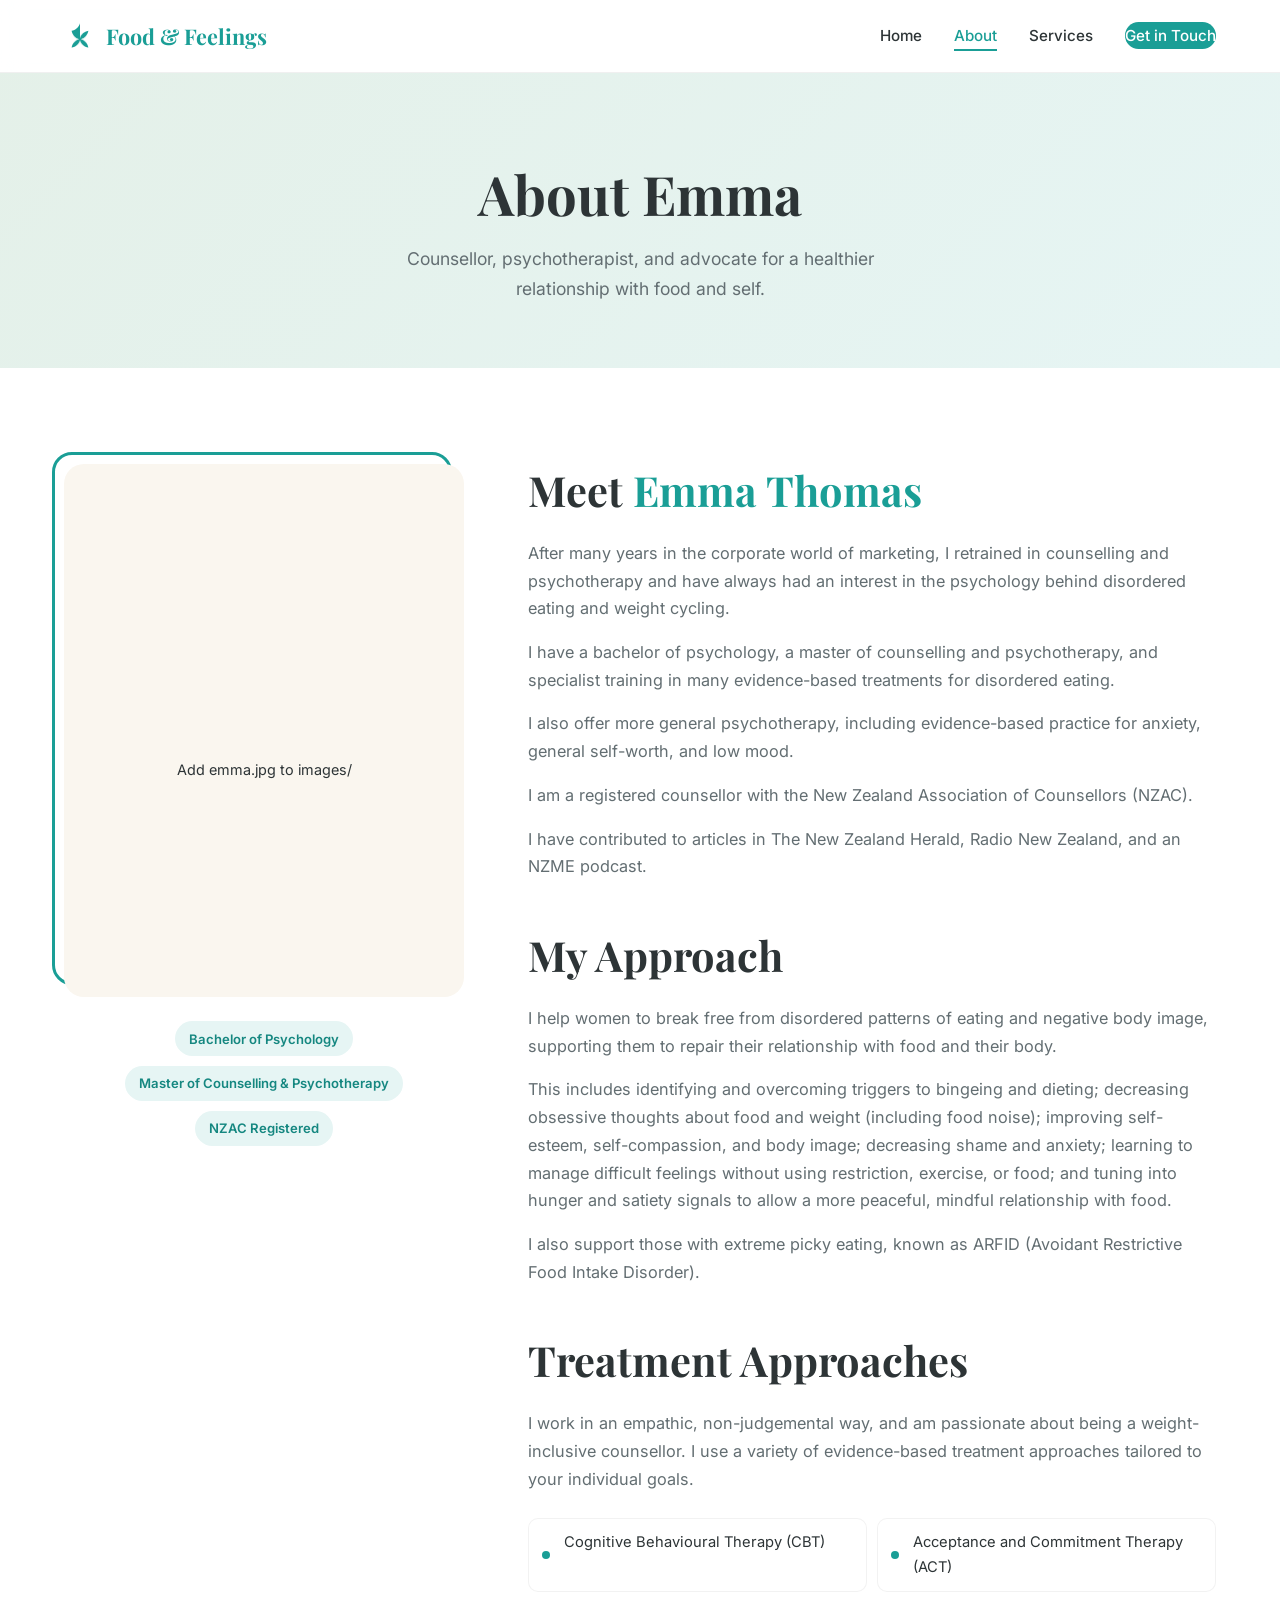
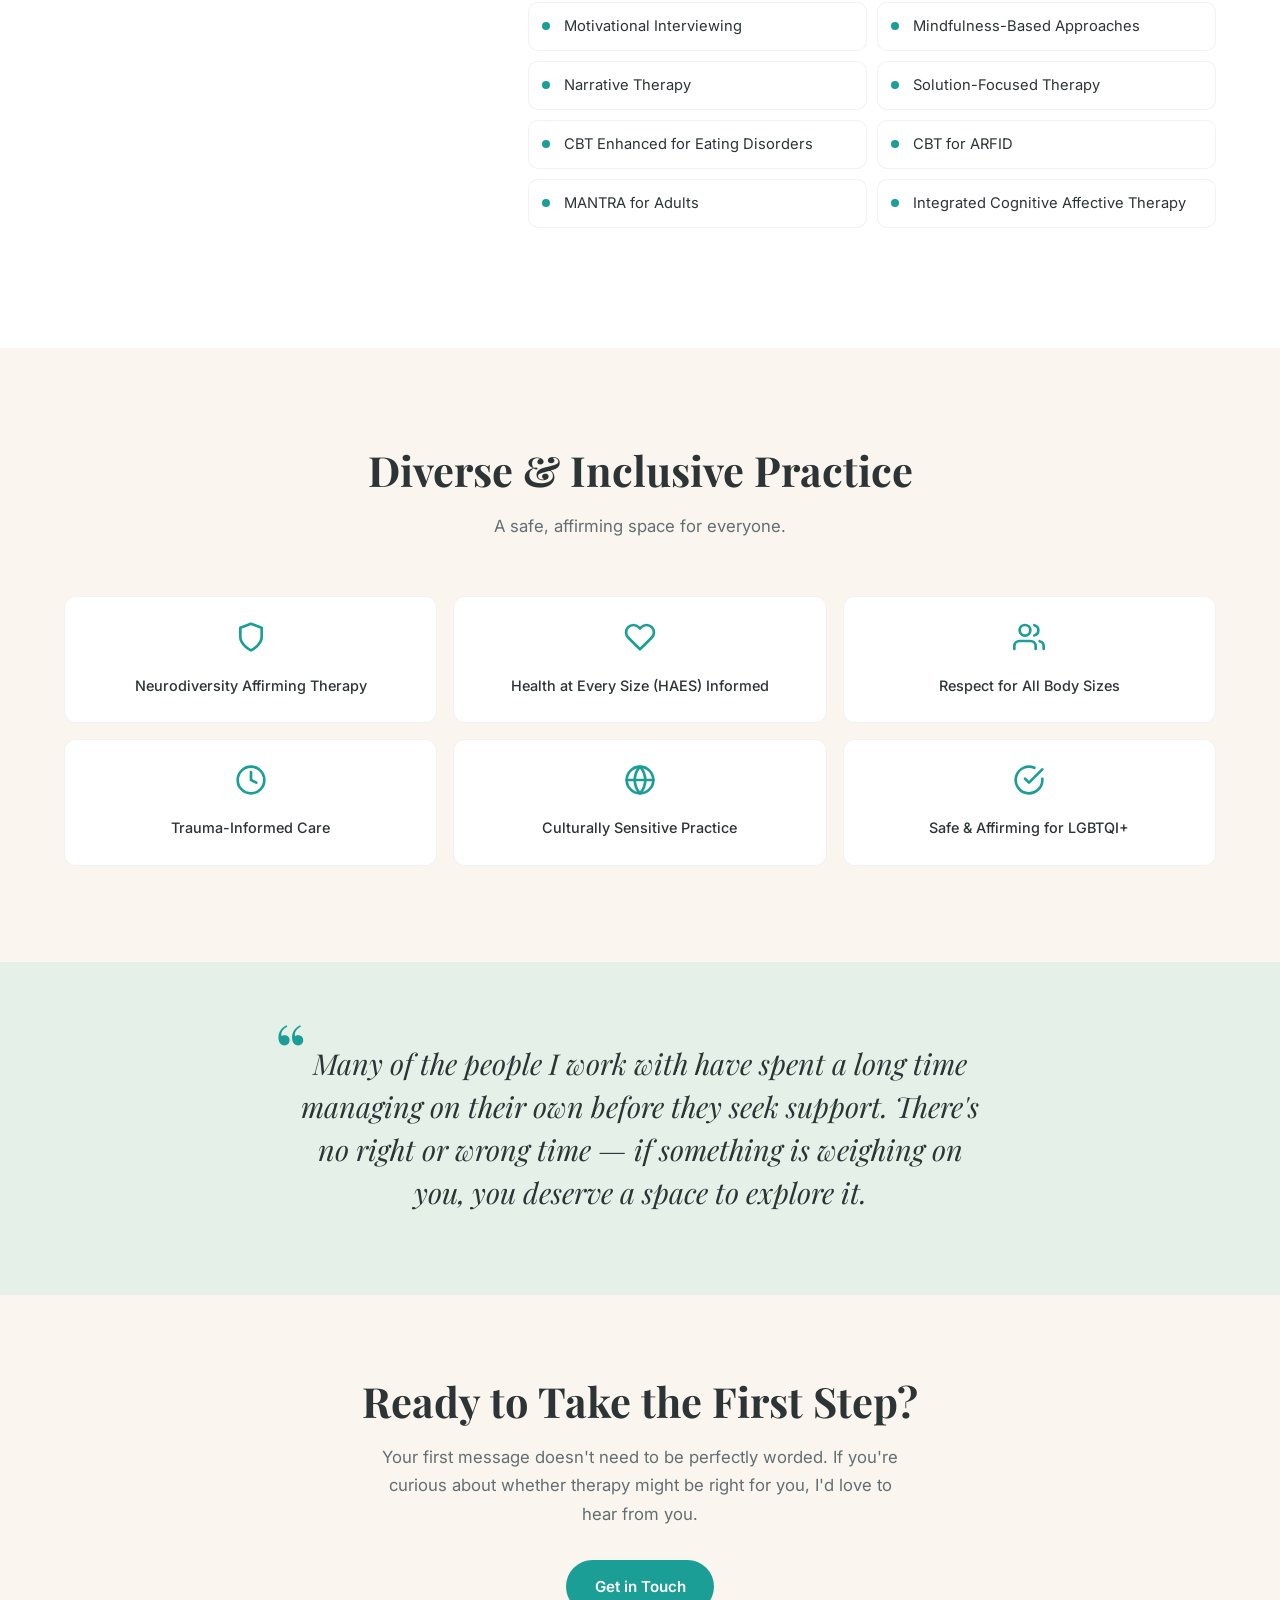
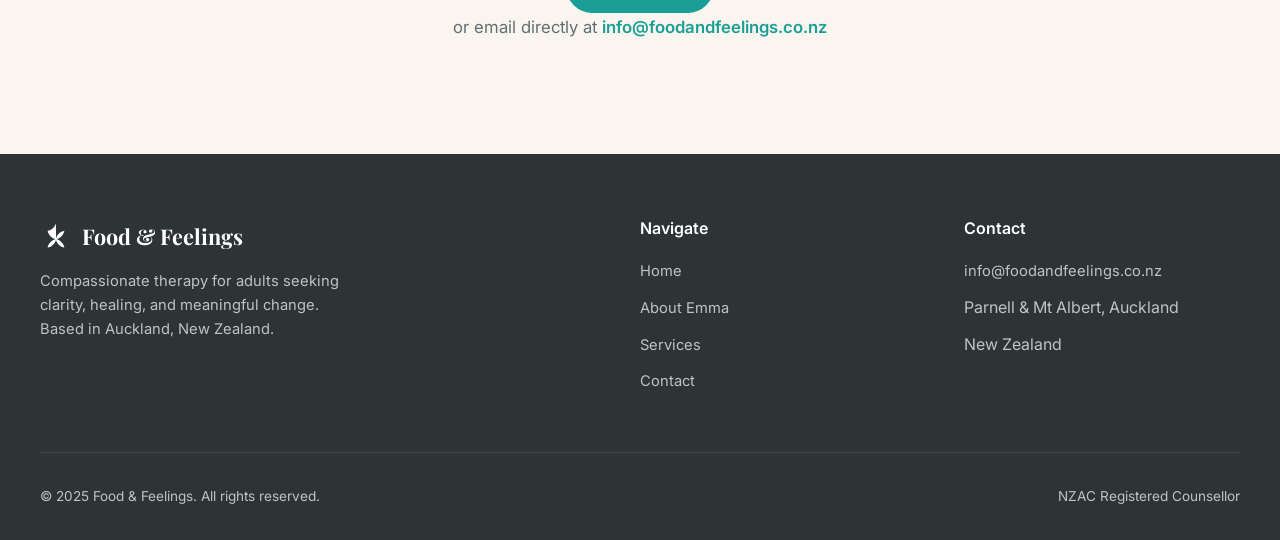
==== about.html @ 9324ab82 "Build responsive Food & Feelings website with 3 pages Rebuilt foodandfeelings.co.nz as a clean, mode" ====
<!DOCTYPE html>
<html lang="en">
<head>
  <meta charset="UTF-8">
  <meta name="viewport" content="width=device-width, initial-scale=1.0">
  <title>About Emma | Food &amp; Feelings</title>
  <meta name="description" content="Meet Emma Thomas, registered counsellor specialising in disordered eating, anxiety, body image, and self worth. Bachelor of Psychology, Master of Counselling.">
  <link rel="preconnect" href="https://fonts.googleapis.com">
  <link rel="preconnect" href="https://fonts.gstatic.com" crossorigin>
  <link href="https://fonts.googleapis.com/css2?family=Inter:wght@400;500;600;700&family=Playfair+Display:ital,wght@0,700;1,700&display=swap" rel="stylesheet">
  <link rel="stylesheet" href="css/styles.css">
</head>
<body>

  <!-- Navigation -->
  <nav class="nav">
    <div class="nav-inner">
      <a href="index.html" class="nav-logo">
        <svg viewBox="0 0 40 40" fill="none" xmlns="http://www.w3.org/2000/svg">
          <path d="M20 8c-2 4-6 6-10 6 0 4 2 8 6 10-4 2-6 6-6 10 4 0 8-2 10-6 2 4 6 6 10 6 0-4-2-8-6-10 4-2 6-6 6-10-4 0-8 2-10 6-2-4-6-6-10-6z" fill="currentColor" opacity="0.2"/>
          <path d="M20 4c-1.5 5-5.5 8.5-10.5 9.5 1 5 4.5 9 9.5 10.5-5 1.5-8.5 5.5-9.5 10.5 5-1 9-4.5 10.5-9.5 1.5 5 5.5 8.5 10.5 9.5-1-5-4.5-9-9.5-10.5 5-1.5 8.5-5.5 9.5-10.5-5 1-9 4.5-10.5 9.5z" fill="currentColor"/>
        </svg>
        Food &amp; Feelings
      </a>
      <button class="nav-toggle" aria-label="Toggle menu">
        <span></span><span></span><span></span>
      </button>
      <ul class="nav-links">
        <li><a href="index.html">Home</a></li>
        <li><a href="about.html" class="active">About</a></li>
        <li><a href="services.html">Services</a></li>
        <li><a href="mailto:info@foodandfeelings.co.nz" class="nav-cta">Get in Touch</a></li>
      </ul>
    </div>
  </nav>

  <!-- Hero -->
  <section class="about-hero">
    <div class="container">
      <h1 class="fade-in">About Emma</h1>
      <p class="fade-in">Counsellor, psychotherapist, and advocate for a healthier relationship with food and self.</p>
    </div>
  </section>

  <!-- About Full -->
  <section class="section">
    <div class="container">
      <div class="about-full">
        <div class="about-photo-sticky fade-in">
          <div class="about-photo-wrapper">
            <div class="about-photo">
              <img src="images/emma.jpg" alt="Emma Thomas, Registered Counsellor" onerror="this.parentElement.innerHTML='<div style=&quot;width:100%;height:100%;display:flex;align-items:center;justify-content:center;background:var(--cream);flex-direction:column;gap:1rem;padding:2rem&quot;><svg width=&quot;64&quot; height=&quot;64&quot; viewBox=&quot;0 0 24 24&quot; fill=&quot;none&quot; stroke=&quot;%231a9e96&quot; stroke-width=&quot;1.5&quot;><path d=&quot;M20 21v-2a4 4 0 0 0-4-4H8a4 4 0 0 0-4 4v2&quot;/><circle cx=&quot;12&quot; cy=&quot;7&quot; r=&quot;4&quot;/></svg><span style=&quot;color:%23636e72;font-size:0.9rem&quot;>Add emma.jpg to images/</span></div>'">
            </div>
          </div>
          <div class="credentials" style="margin-top: 1.5rem; justify-content: center;">
            <span class="credential-tag">Bachelor of Psychology</span>
            <span class="credential-tag">Master of Counselling &amp; Psychotherapy</span>
            <span class="credential-tag">NZAC Registered</span>
          </div>
        </div>
        <div class="about-text fade-in">
          <h2>Meet <em>Emma Thomas</em></h2>
          <p>After many years in the corporate world of marketing, I retrained in counselling and psychotherapy and have always had an interest in the psychology behind disordered eating and weight cycling.</p>
          <p>I have a bachelor of psychology, a master of counselling and psychotherapy, and specialist training in many evidence-based treatments for disordered eating.</p>
          <p>I also offer more general psychotherapy, including evidence-based practice for anxiety, general self-worth, and low mood.</p>
          <p>I am a registered counsellor with the New Zealand Association of Counsellors (NZAC).</p>
          <p>I have contributed to articles in The New Zealand Herald, Radio New Zealand, and an NZME podcast.</p>

          <div class="approach-section" style="margin-top: 3rem;">
            <h2>My Approach</h2>
            <p>I help women to break free from disordered patterns of eating and negative body image, supporting them to repair their relationship with food and their body.</p>
            <p>This includes identifying and overcoming triggers to bingeing and dieting; decreasing obsessive thoughts about food and weight (including food noise); improving self-esteem, self-compassion, and body image; decreasing shame and anxiety; learning to manage difficult feelings without using restriction, exercise, or food; and tuning into hunger and satiety signals to allow a more peaceful, mindful relationship with food.</p>
            <p>I also support those with extreme picky eating, known as ARFID (Avoidant Restrictive Food Intake Disorder).</p>
          </div>

          <div class="approach-section" style="margin-top: 3rem;">
            <h2>Treatment Approaches</h2>
            <p>I work in an empathic, non-judgemental way, and am passionate about being a weight-inclusive counsellor. I use a variety of evidence-based treatment approaches tailored to your individual goals.</p>
            <ul class="treatment-list">
              <li>Cognitive Behavioural Therapy (CBT)</li>
              <li>Acceptance and Commitment Therapy (ACT)</li>
              <li>Motivational Interviewing</li>
              <li>Mindfulness-Based Approaches</li>
              <li>Narrative Therapy</li>
              <li>Solution-Focused Therapy</li>
              <li>CBT Enhanced for Eating Disorders</li>
              <li>CBT for ARFID</li>
              <li>MANTRA for Adults</li>
              <li>Integrated Cognitive Affective Therapy</li>
            </ul>
          </div>
        </div>
      </div>
    </div>
  </section>

  <!-- Inclusive Practice -->
  <section class="section section-cream">
    <div class="container">
      <div class="section-header fade-in">
        <h2>Diverse &amp; Inclusive Practice</h2>
        <p>A safe, affirming space for everyone.</p>
      </div>
      <div class="inclusive-grid">
        <div class="inclusive-item fade-in">
          <svg viewBox="0 0 24 24" fill="none" stroke="currentColor" stroke-width="2" stroke-linecap="round" stroke-linejoin="round"><path d="M12 22s8-4 8-10V5l-8-3-8 3v7c0 6 8 10 8 10z"/></svg>
          <p>Neurodiversity Affirming Therapy</p>
        </div>
        <div class="inclusive-item fade-in">
          <svg viewBox="0 0 24 24" fill="none" stroke="currentColor" stroke-width="2" stroke-linecap="round" stroke-linejoin="round"><path d="M20.84 4.61a5.5 5.5 0 0 0-7.78 0L12 5.67l-1.06-1.06a5.5 5.5 0 0 0-7.78 7.78l1.06 1.06L12 21.23l7.78-7.78 1.06-1.06a5.5 5.5 0 0 0 0-7.78z"/></svg>
          <p>Health at Every Size (HAES) Informed</p>
        </div>
        <div class="inclusive-item fade-in">
          <svg viewBox="0 0 24 24" fill="none" stroke="currentColor" stroke-width="2" stroke-linecap="round" stroke-linejoin="round"><path d="M17 21v-2a4 4 0 0 0-4-4H5a4 4 0 0 0-4 4v2"/><circle cx="9" cy="7" r="4"/><path d="M23 21v-2a4 4 0 0 0-3-3.87"/><path d="M16 3.13a4 4 0 0 1 0 7.75"/></svg>
          <p>Respect for All Body Sizes</p>
        </div>
        <div class="inclusive-item fade-in">
          <svg viewBox="0 0 24 24" fill="none" stroke="currentColor" stroke-width="2" stroke-linecap="round" stroke-linejoin="round"><circle cx="12" cy="12" r="10"/><path d="M12 6v6l4 2"/></svg>
          <p>Trauma-Informed Care</p>
        </div>
        <div class="inclusive-item fade-in">
          <svg viewBox="0 0 24 24" fill="none" stroke="currentColor" stroke-width="2" stroke-linecap="round" stroke-linejoin="round"><circle cx="12" cy="12" r="10"/><line x1="2" y1="12" x2="22" y2="12"/><path d="M12 2a15.3 15.3 0 0 1 4 10 15.3 15.3 0 0 1-4 10 15.3 15.3 0 0 1-4-10 15.3 15.3 0 0 1 4-10z"/></svg>
          <p>Culturally Sensitive Practice</p>
        </div>
        <div class="inclusive-item fade-in">
          <svg viewBox="0 0 24 24" fill="none" stroke="currentColor" stroke-width="2" stroke-linecap="round" stroke-linejoin="round"><path d="M22 11.08V12a10 10 0 1 1-5.93-9.14"/><polyline points="22 4 12 14.01 9 11.01"/></svg>
          <p>Safe &amp; Affirming for LGBTQI+</p>
        </div>
      </div>
    </div>
  </section>

  <!-- Quote -->
  <section class="quote-section">
    <div class="container fade-in">
      <blockquote>
        Many of the people I work with have spent a long time managing on their own before they seek support. There's no right or wrong time &mdash; if something is weighing on you, you deserve a space to explore it.
      </blockquote>
    </div>
  </section>

  <!-- CTA -->
  <section class="cta-section">
    <div class="container fade-in">
      <h2>Ready to Take the First Step?</h2>
      <p>Your first message doesn't need to be perfectly worded. If you're curious about whether therapy might be right for you, I'd love to hear from you.</p>
      <a href="mailto:info@foodandfeelings.co.nz" class="btn btn-primary">Get in Touch</a>
      <p class="cta-contact">or email directly at <a href="mailto:info@foodandfeelings.co.nz">info@foodandfeelings.co.nz</a></p>
    </div>
  </section>

  <!-- Footer -->
  <footer class="footer">
    <div class="footer-grid">
      <div class="footer-brand">
        <a href="index.html" class="nav-logo">
          <svg viewBox="0 0 40 40" fill="none" xmlns="http://www.w3.org/2000/svg">
            <path d="M20 4c-1.5 5-5.5 8.5-10.5 9.5 1 5 4.5 9 9.5 10.5-5 1.5-8.5 5.5-9.5 10.5 5-1 9-4.5 10.5-9.5 1.5 5 5.5 8.5 10.5 9.5-1-5-4.5-9-9.5-10.5 5-1.5 8.5-5.5 9.5-10.5-5 1-9 4.5-10.5 9.5z" fill="currentColor"/>
          </svg>
          Food &amp; Feelings
        </a>
        <p>Compassionate therapy for adults seeking clarity, healing, and meaningful change. Based in Auckland, New Zealand.</p>
      </div>
      <div>
        <h4>Navigate</h4>
        <ul class="footer-links">
          <li><a href="index.html">Home</a></li>
          <li><a href="about.html">About Emma</a></li>
          <li><a href="services.html">Services</a></li>
          <li><a href="mailto:info@foodandfeelings.co.nz">Contact</a></li>
        </ul>
      </div>
      <div>
        <h4>Contact</h4>
        <ul class="footer-links">
          <li><a href="mailto:info@foodandfeelings.co.nz">info@foodandfeelings.co.nz</a></li>
          <li>Parnell &amp; Mt Albert, Auckland</li>
          <li>New Zealand</li>
        </ul>
      </div>
    </div>
    <div class="footer-bottom">
      <span>&copy; 2025 Food &amp; Feelings. All rights reserved.</span>
      <span>NZAC Registered Counsellor</span>
    </div>
  </footer>

  <script src="js/main.js"></script>
</body>
</html>
---- css/styles.css ----
:root {
  --teal: #1a9e96;
  --teal-dark: #158780;
  --teal-light: #e6f5f4;
  --cream: #faf6ef;
  --cream-dark: #f0e9dd;
  --sage: #c8ddd0;
  --sage-light: #e4f0e8;
  --charcoal: #2d3436;
  --gray: #636e72;
  --gray-light: #b2bec3;
  --white: #ffffff;
  --font-heading: 'Playfair Display', Georgia, serif;
  --font-body: 'Inter', -apple-system, BlinkMacSystemFont, sans-serif;
  --max-width: 1200px;
  --section-padding: 6rem 1.5rem;
  --transition: 0.3s ease;
}

*, *::before, *::after {
  margin: 0;
  padding: 0;
  box-sizing: border-box;
}

html {
  scroll-behavior: smooth;
  font-size: 16px;
}

body {
  font-family: var(--font-body);
  color: var(--charcoal);
  line-height: 1.7;
  background: var(--white);
  -webkit-font-smoothing: antialiased;
}

img {
  max-width: 100%;
  height: auto;
  display: block;
}

a {
  color: var(--teal);
  text-decoration: none;
  transition: color var(--transition);
}

a:hover {
  color: var(--teal-dark);
}

h1, h2, h3, h4 {
  font-family: var(--font-heading);
  font-weight: 700;
  line-height: 1.25;
}

h1 { font-size: clamp(2.2rem, 5vw, 3.4rem); }
h2 { font-size: clamp(1.8rem, 4vw, 2.6rem); }
h3 { font-size: clamp(1.3rem, 3vw, 1.6rem); }

.container {
  max-width: var(--max-width);
  margin: 0 auto;
  padding: 0 1.5rem;
}

/* ========== NAVIGATION ========== */

.nav {
  position: fixed;
  top: 0;
  left: 0;
  right: 0;
  z-index: 1000;
  background: rgba(255, 255, 255, 0.97);
  backdrop-filter: blur(12px);
  border-bottom: 1px solid rgba(0, 0, 0, 0.06);
  transition: box-shadow var(--transition);
}

.nav.scrolled {
  box-shadow: 0 2px 20px rgba(0, 0, 0, 0.08);
}

.nav-inner {
  max-width: var(--max-width);
  margin: 0 auto;
  padding: 0 1.5rem;
  display: flex;
  align-items: center;
  justify-content: space-between;
  height: 72px;
}

.nav-logo {
  display: flex;
  align-items: center;
  gap: 0.6rem;
  font-family: var(--font-heading);
  font-size: 1.35rem;
  font-weight: 700;
  color: var(--teal);
}

.nav-logo svg {
  width: 32px;
  height: 32px;
}

.nav-links {
  display: flex;
  align-items: center;
  gap: 2rem;
  list-style: none;
}

.nav-links a {
  color: var(--charcoal);
  font-size: 0.95rem;
  font-weight: 500;
  position: relative;
  padding: 0.25rem 0;
}

.nav-links a::after {
  content: '';
  position: absolute;
  bottom: -2px;
  left: 0;
  width: 0;
  height: 2px;
  background: var(--teal);
  transition: width var(--transition);
}

.nav-links a:hover::after,
.nav-links a.active::after {
  width: 100%;
}

.nav-links a.active {
  color: var(--teal);
}

.nav-cta {
  background: var(--teal);
  color: var(--white) !important;
  padding: 0.6rem 1.4rem;
  border-radius: 50px;
  font-weight: 600;
  font-size: 0.9rem;
}

.nav-cta::after {
  display: none !important;
}

.nav-cta:hover {
  background: var(--teal-dark);
  color: var(--white) !important;
}

.nav-toggle {
  display: none;
  flex-direction: column;
  gap: 5px;
  background: none;
  border: none;
  cursor: pointer;
  padding: 4px;
}

.nav-toggle span {
  width: 24px;
  height: 2.5px;
  background: var(--charcoal);
  border-radius: 2px;
  transition: var(--transition);
}

/* ========== HERO ========== */

.hero {
  padding: 10rem 1.5rem 6rem;
  background: linear-gradient(135deg, var(--cream) 0%, var(--sage-light) 50%, var(--teal-light) 100%);
  position: relative;
  overflow: hidden;
}

.hero::before {
  content: '';
  position: absolute;
  top: -50%;
  right: -20%;
  width: 600px;
  height: 600px;
  background: radial-gradient(circle, rgba(26, 158, 150, 0.08) 0%, transparent 70%);
  border-radius: 50%;
}

.hero::after {
  content: '';
  position: absolute;
  bottom: -30%;
  left: -10%;
  width: 400px;
  height: 400px;
  background: radial-gradient(circle, rgba(200, 221, 208, 0.3) 0%, transparent 70%);
  border-radius: 50%;
}

.hero-content {
  max-width: 720px;
  position: relative;
  z-index: 1;
}

.hero-badge {
  display: inline-flex;
  align-items: center;
  gap: 0.5rem;
  background: rgba(26, 158, 150, 0.1);
  color: var(--teal);
  padding: 0.5rem 1rem;
  border-radius: 50px;
  font-size: 0.85rem;
  font-weight: 600;
  margin-bottom: 1.5rem;
  letter-spacing: 0.02em;
}

.hero h1 {
  color: var(--charcoal);
  margin-bottom: 1.5rem;
}

.hero h1 em {
  color: var(--teal);
  font-style: normal;
}

.hero p {
  font-size: 1.15rem;
  color: var(--gray);
  max-width: 560px;
  margin-bottom: 2rem;
}

.hero-buttons {
  display: flex;
  gap: 1rem;
  flex-wrap: wrap;
}

/* ========== BUTTONS ========== */

.btn {
  display: inline-flex;
  align-items: center;
  gap: 0.5rem;
  padding: 0.85rem 1.8rem;
  border-radius: 50px;
  font-family: var(--font-body);
  font-weight: 600;
  font-size: 0.95rem;
  cursor: pointer;
  border: none;
  transition: all var(--transition);
}

.btn-primary {
  background: var(--teal);
  color: var(--white);
}

.btn-primary:hover {
  background: var(--teal-dark);
  color: var(--white);
  transform: translateY(-2px);
  box-shadow: 0 8px 24px rgba(26, 158, 150, 0.3);
}

.btn-secondary {
  background: var(--white);
  color: var(--teal);
  border: 2px solid var(--teal);
}

.btn-secondary:hover {
  background: var(--teal-light);
  color: var(--teal-dark);
  transform: translateY(-2px);
}

/* ========== SECTIONS ========== */

.section {
  padding: var(--section-padding);
}

.section-cream {
  background: var(--cream);
}

.section-sage {
  background: var(--sage-light);
}

.section-teal {
  background: linear-gradient(135deg, var(--teal) 0%, var(--teal-dark) 100%);
  color: var(--white);
}

.section-header {
  text-align: center;
  max-width: 640px;
  margin: 0 auto 3.5rem;
}

.section-header h2 {
  margin-bottom: 1rem;
}

.section-header p {
  color: var(--gray);
  font-size: 1.05rem;
}

.section-teal .section-header p {
  color: rgba(255, 255, 255, 0.85);
}

/* ========== RESONATE SECTION ========== */

.resonate-grid {
  display: grid;
  grid-template-columns: 1fr 1fr;
  gap: 3rem;
  align-items: center;
}

.resonate-image {
  border-radius: 20px;
  overflow: hidden;
  aspect-ratio: 4/3;
  background: linear-gradient(135deg, var(--sage) 0%, var(--teal-light) 100%);
  display: flex;
  align-items: center;
  justify-content: center;
  position: relative;
}

.resonate-image img {
  width: 100%;
  height: 100%;
  object-fit: cover;
}

.resonate-list {
  list-style: none;
}

.resonate-list li {
  position: relative;
  padding: 0.85rem 0 0.85rem 2.2rem;
  font-size: 1rem;
  color: var(--charcoal);
  border-bottom: 1px solid rgba(0, 0, 0, 0.06);
}

.resonate-list li:last-child {
  border-bottom: none;
}

.resonate-list li::before {
  content: '';
  position: absolute;
  left: 0;
  top: 1.1rem;
  width: 20px;
  height: 20px;
  background: var(--teal);
  border-radius: 50%;
  background-image: url("data:image/svg+xml,%3Csvg xmlns='http://www.w3.org/2000/svg' viewBox='0 0 24 24' fill='white'%3E%3Cpath d='M9 16.17L4.83 12l-1.42 1.41L9 19 21 7l-1.41-1.41z'/%3E%3C/svg%3E");
  background-size: 14px;
  background-position: center;
  background-repeat: no-repeat;
}

/* ========== SERVICES CARDS ========== */

.services-grid {
  display: grid;
  grid-template-columns: repeat(3, 1fr);
  gap: 1.5rem;
}

.service-card {
  background: var(--white);
  border-radius: 16px;
  padding: 2.2rem;
  transition: all var(--transition);
  border: 1px solid rgba(0, 0, 0, 0.06);
  position: relative;
  overflow: hidden;
}

.service-card::before {
  content: '';
  position: absolute;
  top: 0;
  left: 0;
  right: 0;
  height: 4px;
  background: var(--teal);
  transform: scaleX(0);
  transition: transform var(--transition);
}

.service-card:hover {
  transform: translateY(-4px);
  box-shadow: 0 12px 32px rgba(0, 0, 0, 0.08);
}

.service-card:hover::before {
  transform: scaleX(1);
}

.service-icon {
  width: 56px;
  height: 56px;
  background: var(--teal-light);
  border-radius: 14px;
  display: flex;
  align-items: center;
  justify-content: center;
  margin-bottom: 1.2rem;
}

.service-icon svg {
  width: 28px;
  height: 28px;
  color: var(--teal);
}

.service-card h3 {
  margin-bottom: 0.75rem;
  font-size: 1.25rem;
}

.service-card p {
  color: var(--gray);
  font-size: 0.95rem;
  line-height: 1.6;
}

.section-cream .service-card {
  background: var(--white);
}

/* ========== EMMA / ABOUT PREVIEW ========== */

.about-preview {
  display: grid;
  grid-template-columns: 1fr 1fr;
  gap: 4rem;
  align-items: center;
}

.about-photo-wrapper {
  position: relative;
}

.about-photo-wrapper::before {
  content: '';
  position: absolute;
  top: -12px;
  left: -12px;
  right: 12px;
  bottom: 12px;
  border: 3px solid var(--teal);
  border-radius: 20px;
  z-index: 0;
}

.about-photo {
  position: relative;
  z-index: 1;
  border-radius: 20px;
  overflow: hidden;
  aspect-ratio: 3/4;
  background: var(--cream);
}

.about-photo img {
  width: 100%;
  height: 100%;
  object-fit: cover;
  object-position: center top;
}

.about-text h2 {
  margin-bottom: 1.5rem;
}

.about-text h2 em {
  color: var(--teal);
  font-style: normal;
}

.about-text p {
  color: var(--gray);
  margin-bottom: 1rem;
  font-size: 1.02rem;
}

.about-text .btn {
  margin-top: 1rem;
}

.credentials {
  display: flex;
  flex-wrap: wrap;
  gap: 0.6rem;
  margin-top: 1.5rem;
  margin-bottom: 1rem;
}

.credential-tag {
  background: var(--teal-light);
  color: var(--teal-dark);
  padding: 0.4rem 0.9rem;
  border-radius: 50px;
  font-size: 0.82rem;
  font-weight: 600;
}

/* ========== WORK TOGETHER ========== */

.work-grid {
  display: grid;
  grid-template-columns: repeat(3, 1fr);
  gap: 1.5rem;
}

.work-card {
  background: rgba(255, 255, 255, 0.1);
  border: 1px solid rgba(255, 255, 255, 0.2);
  border-radius: 16px;
  padding: 2.5rem 2rem;
  text-align: center;
  transition: all var(--transition);
}

.work-card:hover {
  background: rgba(255, 255, 255, 0.15);
  transform: translateY(-4px);
}

.work-icon {
  width: 64px;
  height: 64px;
  background: rgba(255, 255, 255, 0.15);
  border-radius: 50%;
  display: flex;
  align-items: center;
  justify-content: center;
  margin: 0 auto 1.2rem;
}

.work-icon svg {
  width: 28px;
  height: 28px;
  color: var(--white);
}

.work-card h3 {
  color: var(--white);
  margin-bottom: 0.75rem;
  font-size: 1.2rem;
}

.work-card p {
  color: rgba(255, 255, 255, 0.85);
  font-size: 0.95rem;
}

/* ========== CTA SECTION ========== */

.cta-section {
  padding: 5rem 1.5rem;
  text-align: center;
  background: var(--cream);
}

.cta-section h2 {
  margin-bottom: 1rem;
}

.cta-section p {
  color: var(--gray);
  max-width: 520px;
  margin: 0 auto 2rem;
  font-size: 1.05rem;
}

.cta-contact {
  margin-top: 1.5rem;
  font-size: 0.95rem;
  color: var(--gray);
}

.cta-contact a {
  font-weight: 600;
}

/* ========== ABOUT PAGE ========== */

.about-hero {
  padding: 10rem 1.5rem 4rem;
  background: linear-gradient(135deg, var(--sage-light) 0%, var(--teal-light) 100%);
  text-align: center;
}

.about-hero h1 {
  margin-bottom: 1rem;
}

.about-hero p {
  color: var(--gray);
  font-size: 1.1rem;
  max-width: 560px;
  margin: 0 auto;
}

.about-full {
  display: grid;
  grid-template-columns: 400px 1fr;
  gap: 4rem;
  align-items: start;
}

.about-photo-sticky {
  position: sticky;
  top: 100px;
}

.approach-section h2 {
  margin-bottom: 1.5rem;
}

.approach-section p {
  color: var(--gray);
  margin-bottom: 1rem;
  font-size: 1.02rem;
}

.treatment-list {
  list-style: none;
  display: grid;
  grid-template-columns: 1fr 1fr;
  gap: 0.6rem;
  margin: 1.5rem 0;
}

.treatment-list li {
  padding: 0.7rem 1rem 0.7rem 2.2rem;
  background: var(--white);
  border-radius: 10px;
  font-size: 0.92rem;
  position: relative;
  border: 1px solid rgba(0, 0, 0, 0.05);
}

.treatment-list li::before {
  content: '';
  position: absolute;
  left: 0.8rem;
  top: 50%;
  transform: translateY(-50%);
  width: 8px;
  height: 8px;
  background: var(--teal);
  border-radius: 50%;
}

.inclusive-grid {
  display: grid;
  grid-template-columns: repeat(3, 1fr);
  gap: 1rem;
  margin-top: 2rem;
}

.inclusive-item {
  background: var(--white);
  padding: 1.5rem;
  border-radius: 12px;
  text-align: center;
  border: 1px solid rgba(0, 0, 0, 0.05);
}

.inclusive-item svg {
  width: 32px;
  height: 32px;
  color: var(--teal);
  margin-bottom: 0.75rem;
}

.inclusive-item p {
  font-size: 0.9rem;
  color: var(--charcoal);
  font-weight: 500;
}

/* ========== SERVICES PAGE ========== */

.service-detail {
  display: grid;
  grid-template-columns: 1fr 1fr;
  gap: 3rem;
  align-items: center;
  padding: 3rem 0;
  border-bottom: 1px solid rgba(0, 0, 0, 0.06);
}

.service-detail:last-child {
  border-bottom: none;
}

.service-detail:nth-child(even) {
  direction: rtl;
}

.service-detail:nth-child(even) > * {
  direction: ltr;
}

.service-detail-icon {
  width: 100%;
  aspect-ratio: 4/3;
  background: var(--cream);
  border-radius: 20px;
  display: flex;
  align-items: center;
  justify-content: center;
  position: relative;
  overflow: hidden;
}

.service-detail-icon img {
  width: 100%;
  height: 100%;
  object-fit: cover;
}

.service-detail-content h3 {
  font-size: 1.6rem;
  margin-bottom: 1rem;
}

.service-detail-content p {
  color: var(--gray);
  font-size: 1.02rem;
  margin-bottom: 1rem;
}

/* ========== QUOTE SECTION ========== */

.quote-section {
  padding: 5rem 1.5rem;
  background: var(--sage-light);
  text-align: center;
}

.quote-section blockquote {
  max-width: 700px;
  margin: 0 auto;
  font-family: var(--font-heading);
  font-size: clamp(1.3rem, 3vw, 1.8rem);
  color: var(--charcoal);
  font-style: italic;
  line-height: 1.5;
  position: relative;
}

.quote-section blockquote::before {
  content: '\201C';
  font-size: 5rem;
  color: var(--teal);
  position: absolute;
  top: -2rem;
  left: -1rem;
  line-height: 1;
  font-style: normal;
}

/* ========== FOOTER ========== */

.footer {
  background: var(--charcoal);
  color: rgba(255, 255, 255, 0.7);
  padding: 4rem 1.5rem 2rem;
}

.footer-grid {
  max-width: var(--max-width);
  margin: 0 auto;
  display: grid;
  grid-template-columns: 2fr 1fr 1fr;
  gap: 3rem;
  margin-bottom: 3rem;
}

.footer-brand .nav-logo {
  color: var(--white);
  margin-bottom: 1rem;
}

.footer-brand p {
  font-size: 0.92rem;
  line-height: 1.6;
  max-width: 300px;
}

.footer h4 {
  color: var(--white);
  font-size: 1rem;
  margin-bottom: 1.2rem;
  font-family: var(--font-body);
  font-weight: 600;
}

.footer-links {
  list-style: none;
}

.footer-links li {
  margin-bottom: 0.6rem;
}

.footer-links a {
  color: rgba(255, 255, 255, 0.7);
  font-size: 0.92rem;
  transition: color var(--transition);
}

.footer-links a:hover {
  color: var(--white);
}

.footer-bottom {
  max-width: var(--max-width);
  margin: 0 auto;
  padding-top: 2rem;
  border-top: 1px solid rgba(255, 255, 255, 0.1);
  display: flex;
  justify-content: space-between;
  align-items: center;
  font-size: 0.85rem;
}

/* ========== MOBILE MENU ========== */

@media (max-width: 768px) {
  .nav-toggle {
    display: flex;
  }

  .nav-links {
    position: fixed;
    top: 72px;
    left: 0;
    right: 0;
    bottom: 0;
    background: var(--white);
    flex-direction: column;
    justify-content: flex-start;
    padding: 2rem 1.5rem;
    gap: 0;
    transform: translateX(100%);
    transition: transform var(--transition);
    z-index: 999;
  }

  .nav-links.open {
    transform: translateX(0);
  }

  .nav-links li {
    width: 100%;
  }

  .nav-links a {
    display: block;
    padding: 1rem 0;
    font-size: 1.1rem;
    border-bottom: 1px solid rgba(0, 0, 0, 0.06);
  }

  .nav-links a::after {
    display: none;
  }

  .nav-cta {
    text-align: center;
    margin-top: 1rem;
  }

  .nav-toggle.open span:nth-child(1) {
    transform: rotate(45deg) translate(5px, 5px);
  }

  .nav-toggle.open span:nth-child(2) {
    opacity: 0;
  }

  .nav-toggle.open span:nth-child(3) {
    transform: rotate(-45deg) translate(5px, -5px);
  }

  .hero {
    padding: 8rem 1.5rem 4rem;
  }

  .hero h1 {
    font-size: 2rem;
  }

  .resonate-grid,
  .about-preview,
  .about-full {
    grid-template-columns: 1fr;
    gap: 2rem;
  }

  .about-photo-sticky {
    position: static;
  }

  .about-full {
    grid-template-columns: 1fr;
  }

  .services-grid {
    grid-template-columns: 1fr;
  }

  .work-grid {
    grid-template-columns: 1fr;
  }

  .service-detail {
    grid-template-columns: 1fr;
    gap: 1.5rem;
  }

  .service-detail:nth-child(even) {
    direction: ltr;
  }

  .treatment-list {
    grid-template-columns: 1fr;
  }

  .inclusive-grid {
    grid-template-columns: 1fr;
  }

  .footer-grid {
    grid-template-columns: 1fr;
    gap: 2rem;
  }

  .footer-bottom {
    flex-direction: column;
    gap: 0.5rem;
    text-align: center;
  }

  .section {
    padding: 4rem 1.5rem;
  }
}

@media (min-width: 769px) and (max-width: 1024px) {
  .services-grid {
    grid-template-columns: repeat(2, 1fr);
  }

  .work-grid {
    grid-template-columns: repeat(2, 1fr);
  }

  .about-full {
    grid-template-columns: 300px 1fr;
    gap: 2.5rem;
  }

  .treatment-list {
    grid-template-columns: 1fr;
  }

  .inclusive-grid {
    grid-template-columns: repeat(2, 1fr);
  }
}

/* ========== ANIMATIONS ========== */

.fade-in {
  opacity: 0;
  transform: translateY(24px);
  transition: opacity 0.6s ease, transform 0.6s ease;
}

.fade-in.visible {
  opacity: 1;
  transform: translateY(0);
}

/* ========== DECORATIVE LEAF SVG ========== */

.leaf-decoration {
  display: flex;
  justify-content: center;
  margin-bottom: 2rem;
}

.leaf-decoration svg {
  width: 56px;
  height: 56px;
  color: var(--teal);
}
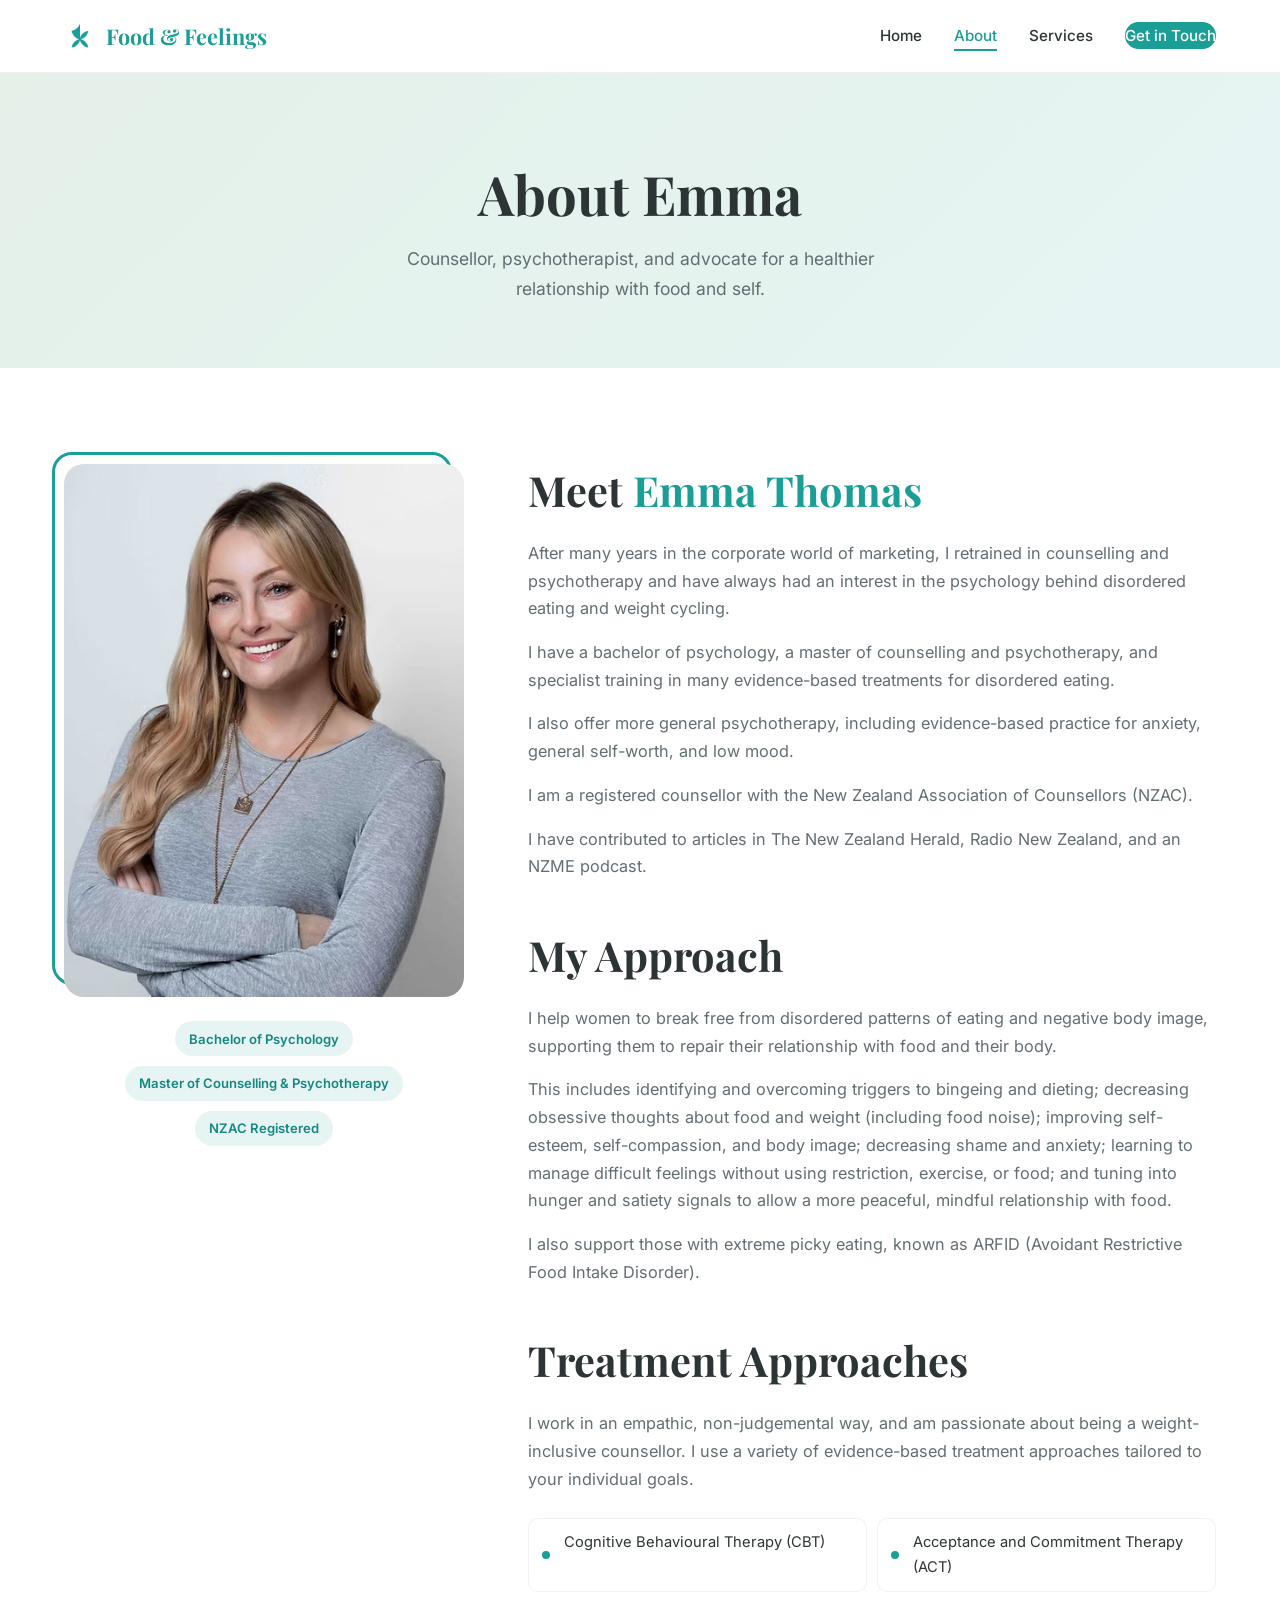
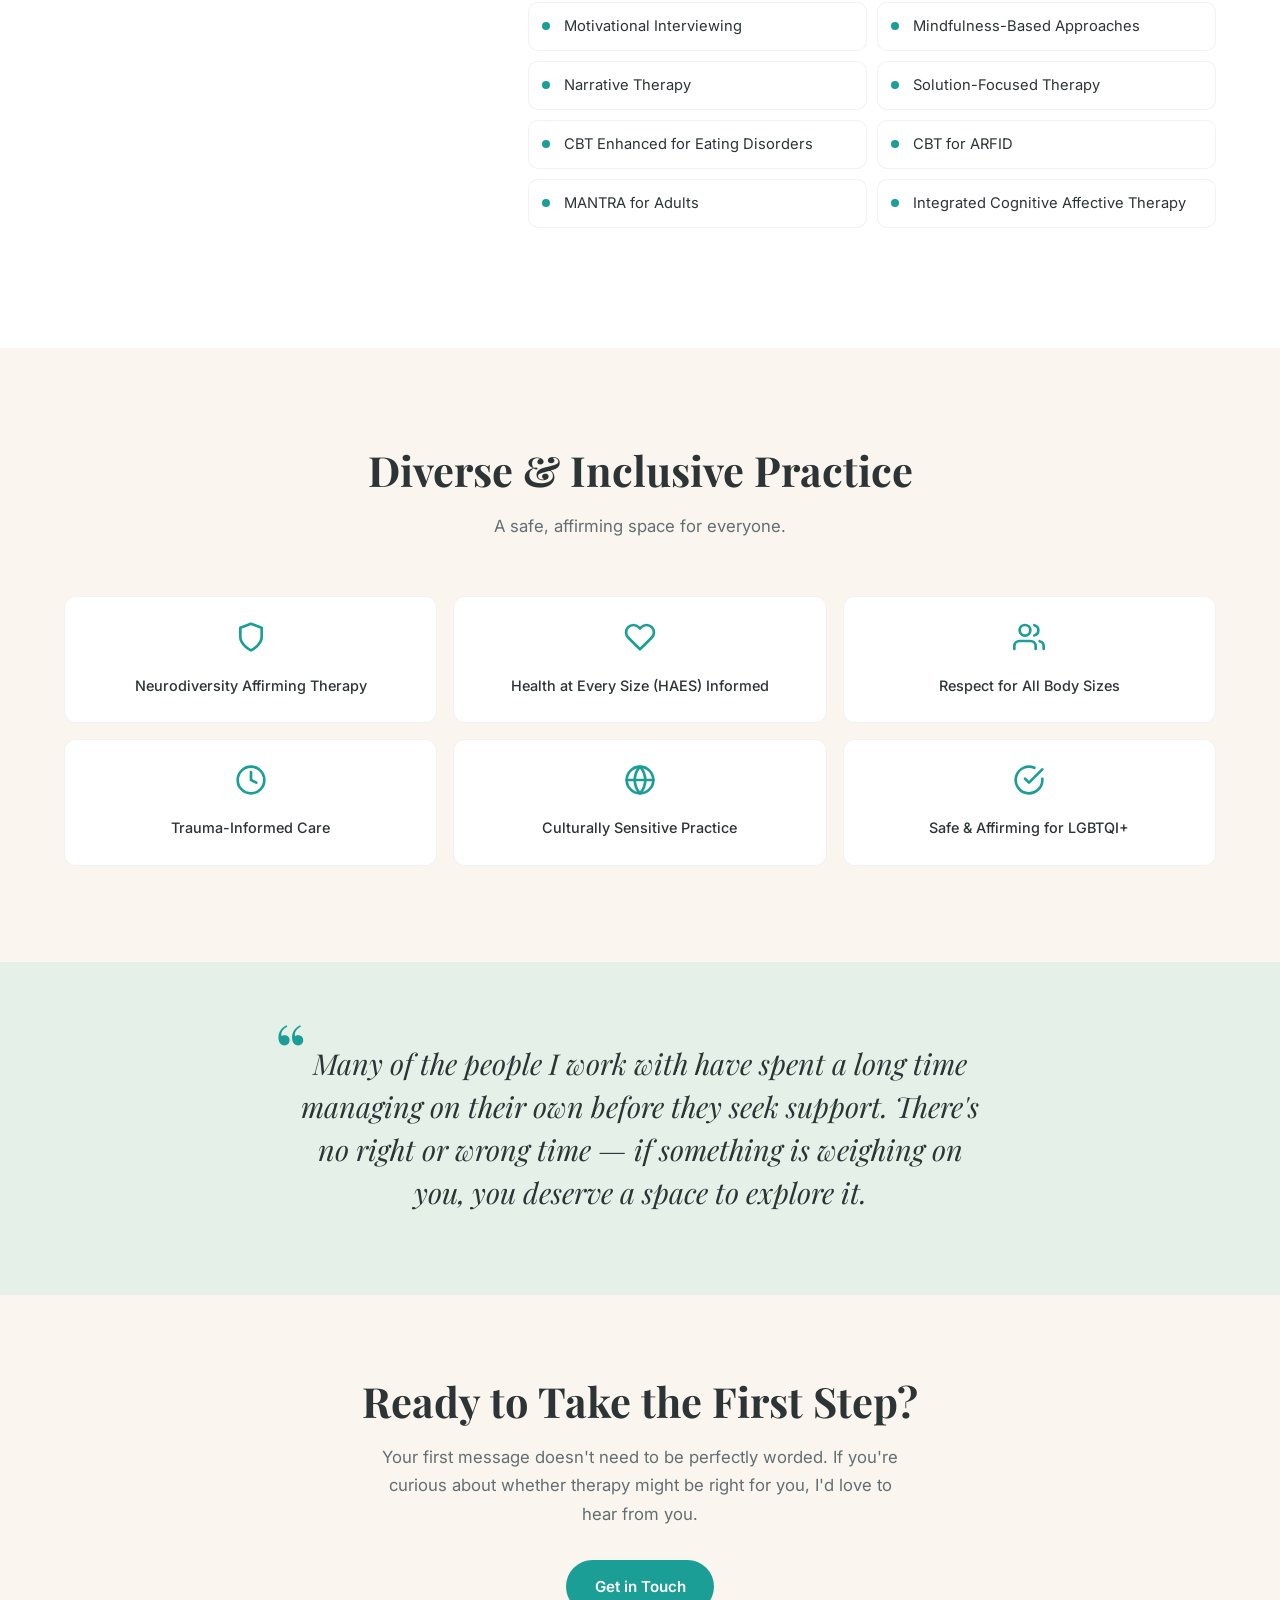
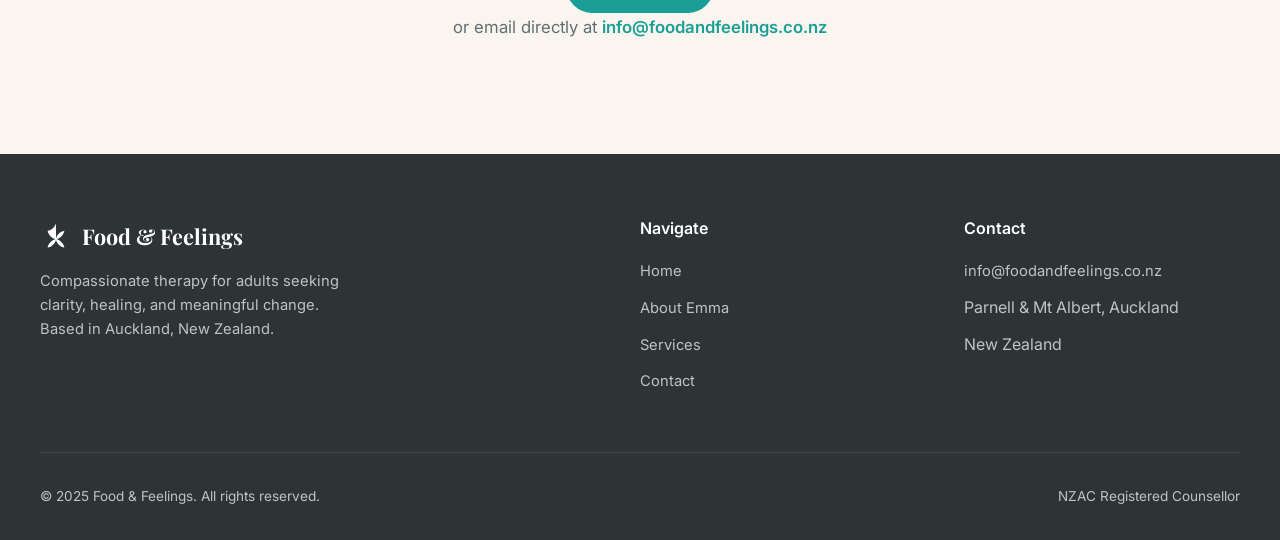
==== commit 87509ea1: "Deploy Food & Feelings site with all assets inlined Three self-contained HTML pages with CSS, JS, an" ====
--- a/about.html
+++ b/about.html
@@ -8,7 +8,1046 @@
   <link rel="preconnect" href="https://fonts.googleapis.com">
   <link rel="preconnect" href="https://fonts.gstatic.com" crossorigin>
   <link href="https://fonts.googleapis.com/css2?family=Inter:wght@400;500;600;700&family=Playfair+Display:ital,wght@0,700;1,700&display=swap" rel="stylesheet">
-  <link rel="stylesheet" href="css/styles.css">
+  <style>
+:root {
+  --teal: #1a9e96;
+  --teal-dark: #158780;
+  --teal-light: #e6f5f4;
+  --cream: #faf6ef;
+  --cream-dark: #f0e9dd;
+  --sage: #c8ddd0;
+  --sage-light: #e4f0e8;
+  --charcoal: #2d3436;
+  --gray: #636e72;
+  --gray-light: #b2bec3;
+  --white: #ffffff;
+  --font-heading: 'Playfair Display', Georgia, serif;
+  --font-body: 'Inter', -apple-system, BlinkMacSystemFont, sans-serif;
+  --max-width: 1200px;
+  --section-padding: 6rem 1.5rem;
+  --transition: 0.3s ease;
+}
+
+*, *::before, *::after {
+  margin: 0;
+  padding: 0;
+  box-sizing: border-box;
+}
+
+html {
+  scroll-behavior: smooth;
+  font-size: 16px;
+}
+
+body {
+  font-family: var(--font-body);
+  color: var(--charcoal);
+  line-height: 1.7;
+  background: var(--white);
+  -webkit-font-smoothing: antialiased;
+}
+
+img {
+  max-width: 100%;
+  height: auto;
+  display: block;
+}
+
+a {
+  color: var(--teal);
+  text-decoration: none;
+  transition: color var(--transition);
+}
+
+a:hover {
+  color: var(--teal-dark);
+}
+
+h1, h2, h3, h4 {
+  font-family: var(--font-heading);
+  font-weight: 700;
+  line-height: 1.25;
+}
+
+h1 { font-size: clamp(2.2rem, 5vw, 3.4rem); }
+h2 { font-size: clamp(1.8rem, 4vw, 2.6rem); }
+h3 { font-size: clamp(1.3rem, 3vw, 1.6rem); }
+
+.container {
+  max-width: var(--max-width);
+  margin: 0 auto;
+  padding: 0 1.5rem;
+}
+
+/* ========== NAVIGATION ========== */
+
+.nav {
+  position: fixed;
+  top: 0;
+  left: 0;
+  right: 0;
+  z-index: 1000;
+  background: rgba(255, 255, 255, 0.97);
+  backdrop-filter: blur(12px);
+  border-bottom: 1px solid rgba(0, 0, 0, 0.06);
+  transition: box-shadow var(--transition);
+}
+
+.nav.scrolled {
+  box-shadow: 0 2px 20px rgba(0, 0, 0, 0.08);
+}
+
+.nav-inner {
+  max-width: var(--max-width);
+  margin: 0 auto;
+  padding: 0 1.5rem;
+  display: flex;
+  align-items: center;
+  justify-content: space-between;
+  height: 72px;
+}
+
+.nav-logo {
+  display: flex;
+  align-items: center;
+  gap: 0.6rem;
+  font-family: var(--font-heading);
+  font-size: 1.35rem;
+  font-weight: 700;
+  color: var(--teal);
+}
+
+.nav-logo svg {
+  width: 32px;
+  height: 32px;
+}
+
+.nav-links {
+  display: flex;
+  align-items: center;
+  gap: 2rem;
+  list-style: none;
+}
+
+.nav-links a {
+  color: var(--charcoal);
+  font-size: 0.95rem;
+  font-weight: 500;
+  position: relative;
+  padding: 0.25rem 0;
+}
+
+.nav-links a::after {
+  content: '';
+  position: absolute;
+  bottom: -2px;
+  left: 0;
+  width: 0;
+  height: 2px;
+  background: var(--teal);
+  transition: width var(--transition);
+}
+
+.nav-links a:hover::after,
+.nav-links a.active::after {
+  width: 100%;
+}
+
+.nav-links a.active {
+  color: var(--teal);
+}
+
+.nav-cta {
+  background: var(--teal);
+  color: var(--white) !important;
+  padding: 0.6rem 1.4rem;
+  border-radius: 50px;
+  font-weight: 600;
+  font-size: 0.9rem;
+}
+
+.nav-cta::after {
+  display: none !important;
+}
+
+.nav-cta:hover {
+  background: var(--teal-dark);
+  color: var(--white) !important;
+}
+
+.nav-toggle {
+  display: none;
+  flex-direction: column;
+  gap: 5px;
+  background: none;
+  border: none;
+  cursor: pointer;
+  padding: 4px;
+}
+
+.nav-toggle span {
+  width: 24px;
+  height: 2.5px;
+  background: var(--charcoal);
+  border-radius: 2px;
+  transition: var(--transition);
+}
+
+/* ========== HERO ========== */
+
+.hero {
+  padding: 10rem 1.5rem 6rem;
+  background: linear-gradient(135deg, var(--cream) 0%, var(--sage-light) 50%, var(--teal-light) 100%);
+  position: relative;
+  overflow: hidden;
+}
+
+.hero::before {
+  content: '';
+  position: absolute;
+  top: -50%;
+  right: -20%;
+  width: 600px;
+  height: 600px;
+  background: radial-gradient(circle, rgba(26, 158, 150, 0.08) 0%, transparent 70%);
+  border-radius: 50%;
+}
+
+.hero::after {
+  content: '';
+  position: absolute;
+  bottom: -30%;
+  left: -10%;
+  width: 400px;
+  height: 400px;
+  background: radial-gradient(circle, rgba(200, 221, 208, 0.3) 0%, transparent 70%);
+  border-radius: 50%;
+}
+
+.hero-content {
+  max-width: 720px;
+  position: relative;
+  z-index: 1;
+}
+
+.hero-badge {
+  display: inline-flex;
+  align-items: center;
+  gap: 0.5rem;
+  background: rgba(26, 158, 150, 0.1);
+  color: var(--teal);
+  padding: 0.5rem 1rem;
+  border-radius: 50px;
+  font-size: 0.85rem;
+  font-weight: 600;
+  margin-bottom: 1.5rem;
+  letter-spacing: 0.02em;
+}
+
+.hero h1 {
+  color: var(--charcoal);
+  margin-bottom: 1.5rem;
+}
+
+.hero h1 em {
+  color: var(--teal);
+  font-style: normal;
+}
+
+.hero p {
+  font-size: 1.15rem;
+  color: var(--gray);
+  max-width: 560px;
+  margin-bottom: 2rem;
+}
+
+.hero-buttons {
+  display: flex;
+  gap: 1rem;
+  flex-wrap: wrap;
+}
+
+/* ========== BUTTONS ========== */
+
+.btn {
+  display: inline-flex;
+  align-items: center;
+  gap: 0.5rem;
+  padding: 0.85rem 1.8rem;
+  border-radius: 50px;
+  font-family: var(--font-body);
+  font-weight: 600;
+  font-size: 0.95rem;
+  cursor: pointer;
+  border: none;
+  transition: all var(--transition);
+}
+
+.btn-primary {
+  background: var(--teal);
+  color: var(--white);
+}
+
+.btn-primary:hover {
+  background: var(--teal-dark);
+  color: var(--white);
+  transform: translateY(-2px);
+  box-shadow: 0 8px 24px rgba(26, 158, 150, 0.3);
+}
+
+.btn-secondary {
+  background: var(--white);
+  color: var(--teal);
+  border: 2px solid var(--teal);
+}
+
+.btn-secondary:hover {
+  background: var(--teal-light);
+  color: var(--teal-dark);
+  transform: translateY(-2px);
+}
+
+/* ========== SECTIONS ========== */
+
+.section {
+  padding: var(--section-padding);
+}
+
+.section-cream {
+  background: var(--cream);
+}
+
+.section-sage {
+  background: var(--sage-light);
+}
+
+.section-teal {
+  background: linear-gradient(135deg, var(--teal) 0%, var(--teal-dark) 100%);
+  color: var(--white);
+}
+
+.section-header {
+  text-align: center;
+  max-width: 640px;
+  margin: 0 auto 3.5rem;
+}
+
+.section-header h2 {
+  margin-bottom: 1rem;
+}
+
+.section-header p {
+  color: var(--gray);
+  font-size: 1.05rem;
+}
+
+.section-teal .section-header p {
+  color: rgba(255, 255, 255, 0.85);
+}
+
+/* ========== RESONATE SECTION ========== */
+
+.resonate-grid {
+  display: grid;
+  grid-template-columns: 1fr 1fr;
+  gap: 3rem;
+  align-items: center;
+}
+
+.resonate-image {
+  border-radius: 20px;
+  overflow: hidden;
+  aspect-ratio: 4/3;
+  background: linear-gradient(135deg, var(--sage) 0%, var(--teal-light) 100%);
+  display: flex;
+  align-items: center;
+  justify-content: center;
+  position: relative;
+}
+
+.resonate-image img {
+  width: 100%;
+  height: 100%;
+  object-fit: cover;
+}
+
+.resonate-list {
+  list-style: none;
+}
+
+.resonate-list li {
+  position: relative;
+  padding: 0.85rem 0 0.85rem 2.2rem;
+  font-size: 1rem;
+  color: var(--charcoal);
+  border-bottom: 1px solid rgba(0, 0, 0, 0.06);
+}
+
+.resonate-list li:last-child {
+  border-bottom: none;
+}
+
+.resonate-list li::before {
+  content: '';
+  position: absolute;
+  left: 0;
+  top: 1.1rem;
+  width: 20px;
+  height: 20px;
+  background: var(--teal);
+  border-radius: 50%;
+  background-image: url("data:image/svg+xml,%3Csvg xmlns='http://www.w3.org/2000/svg' viewBox='0 0 24 24' fill='white'%3E%3Cpath d='M9 16.17L4.83 12l-1.42 1.41L9 19 21 7l-1.41-1.41z'/%3E%3C/svg%3E");
+  background-size: 14px;
+  background-position: center;
+  background-repeat: no-repeat;
+}
+
+/* ========== SERVICES CARDS ========== */
+
+.services-grid {
+  display: grid;
+  grid-template-columns: repeat(3, 1fr);
+  gap: 1.5rem;
+}
+
+.service-card {
+  background: var(--white);
+  border-radius: 16px;
+  padding: 2.2rem;
+  transition: all var(--transition);
+  border: 1px solid rgba(0, 0, 0, 0.06);
+  position: relative;
+  overflow: hidden;
+}
+
+.service-card::before {
+  content: '';
+  position: absolute;
+  top: 0;
+  left: 0;
+  right: 0;
+  height: 4px;
+  background: var(--teal);
+  transform: scaleX(0);
+  transition: transform var(--transition);
+}
+
+.service-card:hover {
+  transform: translateY(-4px);
+  box-shadow: 0 12px 32px rgba(0, 0, 0, 0.08);
+}
+
+.service-card:hover::before {
+  transform: scaleX(1);
+}
+
+.service-icon {
+  width: 56px;
+  height: 56px;
+  background: var(--teal-light);
+  border-radius: 14px;
+  display: flex;
+  align-items: center;
+  justify-content: center;
+  margin-bottom: 1.2rem;
+}
+
+.service-icon svg {
+  width: 28px;
+  height: 28px;
+  color: var(--teal);
+}
+
+.service-card h3 {
+  margin-bottom: 0.75rem;
+  font-size: 1.25rem;
+}
+
+.service-card p {
+  color: var(--gray);
+  font-size: 0.95rem;
+  line-height: 1.6;
+}
+
+.section-cream .service-card {
+  background: var(--white);
+}
+
+/* ========== EMMA / ABOUT PREVIEW ========== */
+
+.about-preview {
+  display: grid;
+  grid-template-columns: 1fr 1fr;
+  gap: 4rem;
+  align-items: center;
+}
+
+.about-photo-wrapper {
+  position: relative;
+}
+
+.about-photo-wrapper::before {
+  content: '';
+  position: absolute;
+  top: -12px;
+  left: -12px;
+  right: 12px;
+  bottom: 12px;
+  border: 3px solid var(--teal);
+  border-radius: 20px;
+  z-index: 0;
+}
+
+.about-photo {
+  position: relative;
+  z-index: 1;
+  border-radius: 20px;
+  overflow: hidden;
+  aspect-ratio: 3/4;
+  background: var(--cream);
+}
+
+.about-photo img {
+  width: 100%;
+  height: 100%;
+  object-fit: cover;
+  object-position: center top;
+}
+
+.about-text h2 {
+  margin-bottom: 1.5rem;
+}
+
+.about-text h2 em {
+  color: var(--teal);
+  font-style: normal;
+}
+
+.about-text p {
+  color: var(--gray);
+  margin-bottom: 1rem;
+  font-size: 1.02rem;
+}
+
+.about-text .btn {
+  margin-top: 1rem;
+}
+
+.credentials {
+  display: flex;
+  flex-wrap: wrap;
+  gap: 0.6rem;
+  margin-top: 1.5rem;
+  margin-bottom: 1rem;
+}
+
+.credential-tag {
+  background: var(--teal-light);
+  color: var(--teal-dark);
+  padding: 0.4rem 0.9rem;
+  border-radius: 50px;
+  font-size: 0.82rem;
+  font-weight: 600;
+}
+
+/* ========== WORK TOGETHER ========== */
+
+.work-grid {
+  display: grid;
+  grid-template-columns: repeat(3, 1fr);
+  gap: 1.5rem;
+}
+
+.work-card {
+  background: rgba(255, 255, 255, 0.1);
+  border: 1px solid rgba(255, 255, 255, 0.2);
+  border-radius: 16px;
+  padding: 2.5rem 2rem;
+  text-align: center;
+  transition: all var(--transition);
+}
+
+.work-card:hover {
+  background: rgba(255, 255, 255, 0.15);
+  transform: translateY(-4px);
+}
+
+.work-icon {
+  width: 64px;
+  height: 64px;
+  background: rgba(255, 255, 255, 0.15);
+  border-radius: 50%;
+  display: flex;
+  align-items: center;
+  justify-content: center;
+  margin: 0 auto 1.2rem;
+}
+
+.work-icon svg {
+  width: 28px;
+  height: 28px;
+  color: var(--white);
+}
+
+.work-card h3 {
+  color: var(--white);
+  margin-bottom: 0.75rem;
+  font-size: 1.2rem;
+}
+
+.work-card p {
+  color: rgba(255, 255, 255, 0.85);
+  font-size: 0.95rem;
+}
+
+/* ========== CTA SECTION ========== */
+
+.cta-section {
+  padding: 5rem 1.5rem;
+  text-align: center;
+  background: var(--cream);
+}
+
+.cta-section h2 {
+  margin-bottom: 1rem;
+}
+
+.cta-section p {
+  color: var(--gray);
+  max-width: 520px;
+  margin: 0 auto 2rem;
+  font-size: 1.05rem;
+}
+
+.cta-contact {
+  margin-top: 1.5rem;
+  font-size: 0.95rem;
+  color: var(--gray);
+}
+
+.cta-contact a {
+  font-weight: 600;
+}
+
+/* ========== ABOUT PAGE ========== */
+
+.about-hero {
+  padding: 10rem 1.5rem 4rem;
+  background: linear-gradient(135deg, var(--sage-light) 0%, var(--teal-light) 100%);
+  text-align: center;
+}
+
+.about-hero h1 {
+  margin-bottom: 1rem;
+}
+
+.about-hero p {
+  color: var(--gray);
+  font-size: 1.1rem;
+  max-width: 560px;
+  margin: 0 auto;
+}
+
+.about-full {
+  display: grid;
+  grid-template-columns: 400px 1fr;
+  gap: 4rem;
+  align-items: start;
+}
+
+.about-photo-sticky {
+  position: sticky;
+  top: 100px;
+}
+
+.approach-section h2 {
+  margin-bottom: 1.5rem;
+}
+
+.approach-section p {
+  color: var(--gray);
+  margin-bottom: 1rem;
+  font-size: 1.02rem;
+}
+
+.treatment-list {
+  list-style: none;
+  display: grid;
+  grid-template-columns: 1fr 1fr;
+  gap: 0.6rem;
+  margin: 1.5rem 0;
+}
+
+.treatment-list li {
+  padding: 0.7rem 1rem 0.7rem 2.2rem;
+  background: var(--white);
+  border-radius: 10px;
+  font-size: 0.92rem;
+  position: relative;
+  border: 1px solid rgba(0, 0, 0, 0.05);
+}
+
+.treatment-list li::before {
+  content: '';
+  position: absolute;
+  left: 0.8rem;
+  top: 50%;
+  transform: translateY(-50%);
+  width: 8px;
+  height: 8px;
+  background: var(--teal);
+  border-radius: 50%;
+}
+
+.inclusive-grid {
+  display: grid;
+  grid-template-columns: repeat(3, 1fr);
+  gap: 1rem;
+  margin-top: 2rem;
+}
+
+.inclusive-item {
+  background: var(--white);
+  padding: 1.5rem;
+  border-radius: 12px;
+  text-align: center;
+  border: 1px solid rgba(0, 0, 0, 0.05);
+}
+
+.inclusive-item svg {
+  width: 32px;
+  height: 32px;
+  color: var(--teal);
+  margin-bottom: 0.75rem;
+}
+
+.inclusive-item p {
+  font-size: 0.9rem;
+  color: var(--charcoal);
+  font-weight: 500;
+}
+
+/* ========== SERVICES PAGE ========== */
+
+.service-detail {
+  display: grid;
+  grid-template-columns: 1fr 1fr;
+  gap: 3rem;
+  align-items: center;
+  padding: 3rem 0;
+  border-bottom: 1px solid rgba(0, 0, 0, 0.06);
+}
+
+.service-detail:last-child {
+  border-bottom: none;
+}
+
+.service-detail:nth-child(even) {
+  direction: rtl;
+}
+
+.service-detail:nth-child(even) > * {
+  direction: ltr;
+}
+
+.service-detail-icon {
+  width: 100%;
+  aspect-ratio: 4/3;
+  background: var(--cream);
+  border-radius: 20px;
+  display: flex;
+  align-items: center;
+  justify-content: center;
+  position: relative;
+  overflow: hidden;
+}
+
+.service-detail-icon img {
+  width: 100%;
+  height: 100%;
+  object-fit: cover;
+}
+
+.service-detail-content h3 {
+  font-size: 1.6rem;
+  margin-bottom: 1rem;
+}
+
+.service-detail-content p {
+  color: var(--gray);
+  font-size: 1.02rem;
+  margin-bottom: 1rem;
+}
+
+/* ========== QUOTE SECTION ========== */
+
+.quote-section {
+  padding: 5rem 1.5rem;
+  background: var(--sage-light);
+  text-align: center;
+}
+
+.quote-section blockquote {
+  max-width: 700px;
+  margin: 0 auto;
+  font-family: var(--font-heading);
+  font-size: clamp(1.3rem, 3vw, 1.8rem);
+  color: var(--charcoal);
+  font-style: italic;
+  line-height: 1.5;
+  position: relative;
+}
+
+.quote-section blockquote::before {
+  content: '\201C';
+  font-size: 5rem;
+  color: var(--teal);
+  position: absolute;
+  top: -2rem;
+  left: -1rem;
+  line-height: 1;
+  font-style: normal;
+}
+
+/* ========== FOOTER ========== */
+
+.footer {
+  background: var(--charcoal);
+  color: rgba(255, 255, 255, 0.7);
+  padding: 4rem 1.5rem 2rem;
+}
+
+.footer-grid {
+  max-width: var(--max-width);
+  margin: 0 auto;
+  display: grid;
+  grid-template-columns: 2fr 1fr 1fr;
+  gap: 3rem;
+  margin-bottom: 3rem;
+}
+
+.footer-brand .nav-logo {
+  color: var(--white);
+  margin-bottom: 1rem;
+}
+
+.footer-brand p {
+  font-size: 0.92rem;
+  line-height: 1.6;
+  max-width: 300px;
+}
+
+.footer h4 {
+  color: var(--white);
+  font-size: 1rem;
+  margin-bottom: 1.2rem;
+  font-family: var(--font-body);
+  font-weight: 600;
+}
+
+.footer-links {
+  list-style: none;
+}
+
+.footer-links li {
+  margin-bottom: 0.6rem;
+}
+
+.footer-links a {
+  color: rgba(255, 255, 255, 0.7);
+  font-size: 0.92rem;
+  transition: color var(--transition);
+}
+
+.footer-links a:hover {
+  color: var(--white);
+}
+
+.footer-bottom {
+  max-width: var(--max-width);
+  margin: 0 auto;
+  padding-top: 2rem;
+  border-top: 1px solid rgba(255, 255, 255, 0.1);
+  display: flex;
+  justify-content: space-between;
+  align-items: center;
+  font-size: 0.85rem;
+}
+
+/* ========== MOBILE MENU ========== */
+
+@media (max-width: 768px) {
+  .nav-toggle {
+    display: flex;
+  }
+
+  .nav-links {
+    position: fixed;
+    top: 72px;
+    left: 0;
+    right: 0;
+    bottom: 0;
+    background: var(--white);
+    flex-direction: column;
+    justify-content: flex-start;
+    padding: 2rem 1.5rem;
+    gap: 0;
+    transform: translateX(100%);
+    transition: transform var(--transition);
+    z-index: 999;
+  }
+
+  .nav-links.open {
+    transform: translateX(0);
+  }
+
+  .nav-links li {
+    width: 100%;
+  }
+
+  .nav-links a {
+    display: block;
+    padding: 1rem 0;
+    font-size: 1.1rem;
+    border-bottom: 1px solid rgba(0, 0, 0, 0.06);
+  }
+
+  .nav-links a::after {
+    display: none;
+  }
+
+  .nav-cta {
+    text-align: center;
+    margin-top: 1rem;
+  }
+
+  .nav-toggle.open span:nth-child(1) {
+    transform: rotate(45deg) translate(5px, 5px);
+  }
+
+  .nav-toggle.open span:nth-child(2) {
+    opacity: 0;
+  }
+
+  .nav-toggle.open span:nth-child(3) {
+    transform: rotate(-45deg) translate(5px, -5px);
+  }
+
+  .hero {
+    padding: 8rem 1.5rem 4rem;
+  }
+
+  .hero h1 {
+    font-size: 2rem;
+  }
+
+  .resonate-grid,
+  .about-preview,
+  .about-full {
+    grid-template-columns: 1fr;
+    gap: 2rem;
+  }
+
+  .about-photo-sticky {
+    position: static;
+  }
+
+  .about-full {
+    grid-template-columns: 1fr;
+  }
+
+  .services-grid {
+    grid-template-columns: 1fr;
+  }
+
+  .work-grid {
+    grid-template-columns: 1fr;
+  }
+
+  .service-detail {
+    grid-template-columns: 1fr;
+    gap: 1.5rem;
+  }
+
+  .service-detail:nth-child(even) {
+    direction: ltr;
+  }
+
+  .treatment-list {
+    grid-template-columns: 1fr;
+  }
+
+  .inclusive-grid {
+    grid-template-columns: 1fr;
+  }
+
+  .footer-grid {
+    grid-template-columns: 1fr;
+    gap: 2rem;
+  }
+
+  .footer-bottom {
+    flex-direction: column;
+    gap: 0.5rem;
+    text-align: center;
+  }
+
+  .section {
+    padding: 4rem 1.5rem;
+  }
+}
+
+@media (min-width: 769px) and (max-width: 1024px) {
+  .services-grid {
+    grid-template-columns: repeat(2, 1fr);
+  }
+
+  .work-grid {
+    grid-template-columns: repeat(2, 1fr);
+  }
+
+  .about-full {
+    grid-template-columns: 300px 1fr;
+    gap: 2.5rem;
+  }
+
+  .treatment-list {
+    grid-template-columns: 1fr;
+  }
+
+  .inclusive-grid {
+    grid-template-columns: repeat(2, 1fr);
+  }
+}
+
+/* ========== ANIMATIONS ========== */
+
+.fade-in {
+  opacity: 0;
+  transform: translateY(24px);
+  transition: opacity 0.6s ease, transform 0.6s ease;
+}
+
+.fade-in.visible {
+  opacity: 1;
+  transform: translateY(0);
+}
+
+/* ========== DECORATIVE LEAF SVG ========== */
+
+.leaf-decoration {
+  display: flex;
+  justify-content: center;
+  margin-bottom: 2rem;
+}
+
+.leaf-decoration svg {
+  width: 56px;
+  height: 56px;
+  color: var(--teal);
+}
+
+</style>
 </head>
 <body>
 
@@ -49,7 +1088,7 @@
         <div class="about-photo-sticky fade-in">
           <div class="about-photo-wrapper">
             <div class="about-photo">
-              <img src="images/emma.jpg" alt="Emma Thomas, Registered Counsellor" onerror="this.parentElement.innerHTML='<div style=&quot;width:100%;height:100%;display:flex;align-items:center;justify-content:center;background:var(--cream);flex-direction:column;gap:1rem;padding:2rem&quot;><svg width=&quot;64&quot; height=&quot;64&quot; viewBox=&quot;0 0 24 24&quot; fill=&quot;none&quot; stroke=&quot;%231a9e96&quot; stroke-width=&quot;1.5&quot;><path d=&quot;M20 21v-2a4 4 0 0 0-4-4H8a4 4 0 0 0-4 4v2&quot;/><circle cx=&quot;12&quot; cy=&quot;7&quot; r=&quot;4&quot;/></svg><span style=&quot;color:%23636e72;font-size:0.9rem&quot;>Add emma.jpg to images/</span></div>'">
+              <img src="[data-uri]" alt="Emma Thomas, Registered Counsellor" onerror="this.parentElement.innerHTML='<div style=&quot;width:100%;height:100%;display:flex;align-items:center;justify-content:center;background:var(--cream);flex-direction:column;gap:1rem;padding:2rem&quot;><svg width=&quot;64&quot; height=&quot;64&quot; viewBox=&quot;0 0 24 24&quot; fill=&quot;none&quot; stroke=&quot;%231a9e96&quot; stroke-width=&quot;1.5&quot;><path d=&quot;M20 21v-2a4 4 0 0 0-4-4H8a4 4 0 0 0-4 4v2&quot;/><circle cx=&quot;12&quot; cy=&quot;7&quot; r=&quot;4&quot;/></svg><span style=&quot;color:%23636e72;font-size:0.9rem&quot;>Add emma.jpg to images/</span></div>'">
             </div>
           </div>
           <div class="credentials" style="margin-top: 1.5rem; justify-content: center;">
@@ -185,6 +1224,44 @@
     </div>
   </footer>
 
-  <script src="js/main.js"></script>
+  <script>
+document.addEventListener('DOMContentLoaded', function () {
+  var toggle = document.querySelector('.nav-toggle');
+  var links = document.querySelector('.nav-links');
+
+  toggle.addEventListener('click', function () {
+    toggle.classList.toggle('open');
+    links.classList.toggle('open');
+  });
+
+  links.querySelectorAll('a').forEach(function (link) {
+    link.addEventListener('click', function () {
+      toggle.classList.remove('open');
+      links.classList.remove('open');
+    });
+  });
+
+  var nav = document.querySelector('.nav');
+  window.addEventListener('scroll', function () {
+    nav.classList.toggle('scrolled', window.scrollY > 20);
+  });
+
+  var faders = document.querySelectorAll('.fade-in');
+  if ('IntersectionObserver' in window) {
+    var observer = new IntersectionObserver(function (entries) {
+      entries.forEach(function (entry) {
+        if (entry.isIntersecting) {
+          entry.target.classList.add('visible');
+          observer.unobserve(entry.target);
+        }
+      });
+    }, { threshold: 0.15 });
+    faders.forEach(function (el) { observer.observe(el); });
+  } else {
+    faders.forEach(function (el) { el.classList.add('visible'); });
+  }
+});
+
+</script>
 </body>
 </html>
